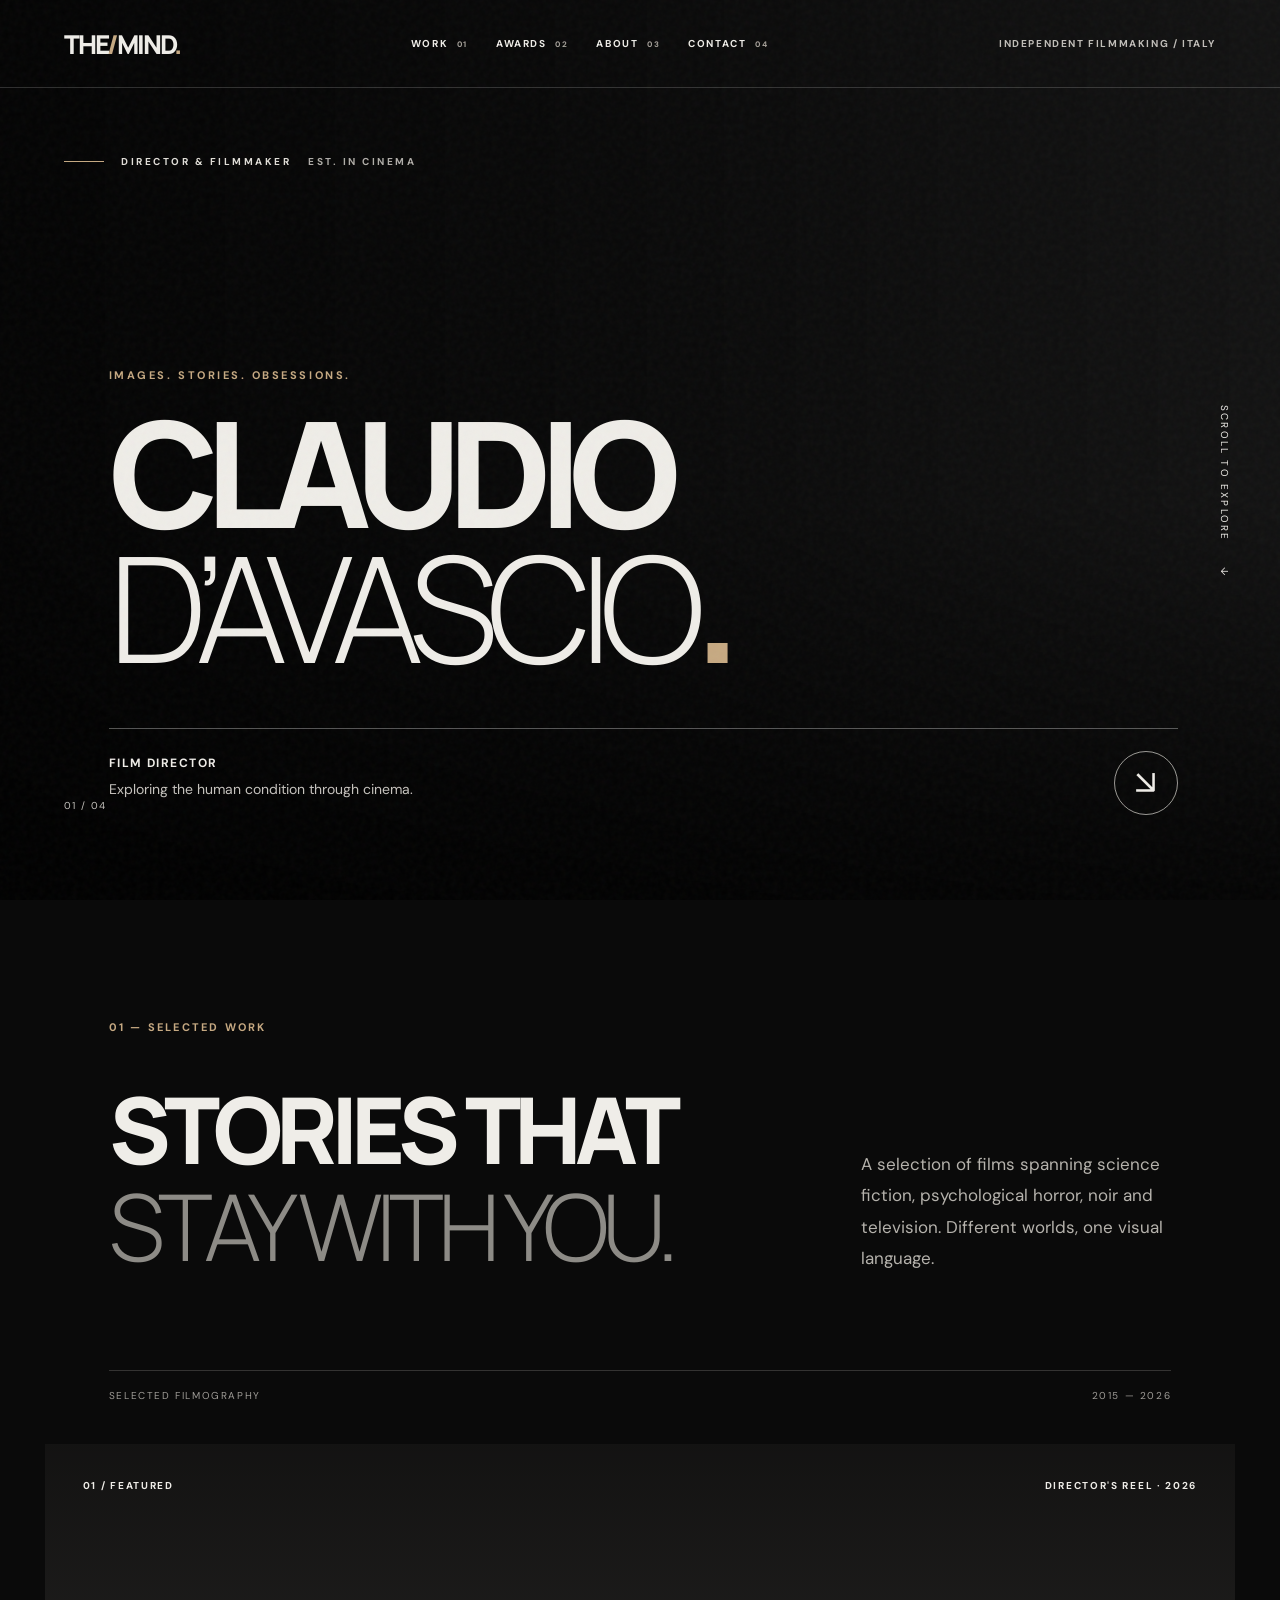
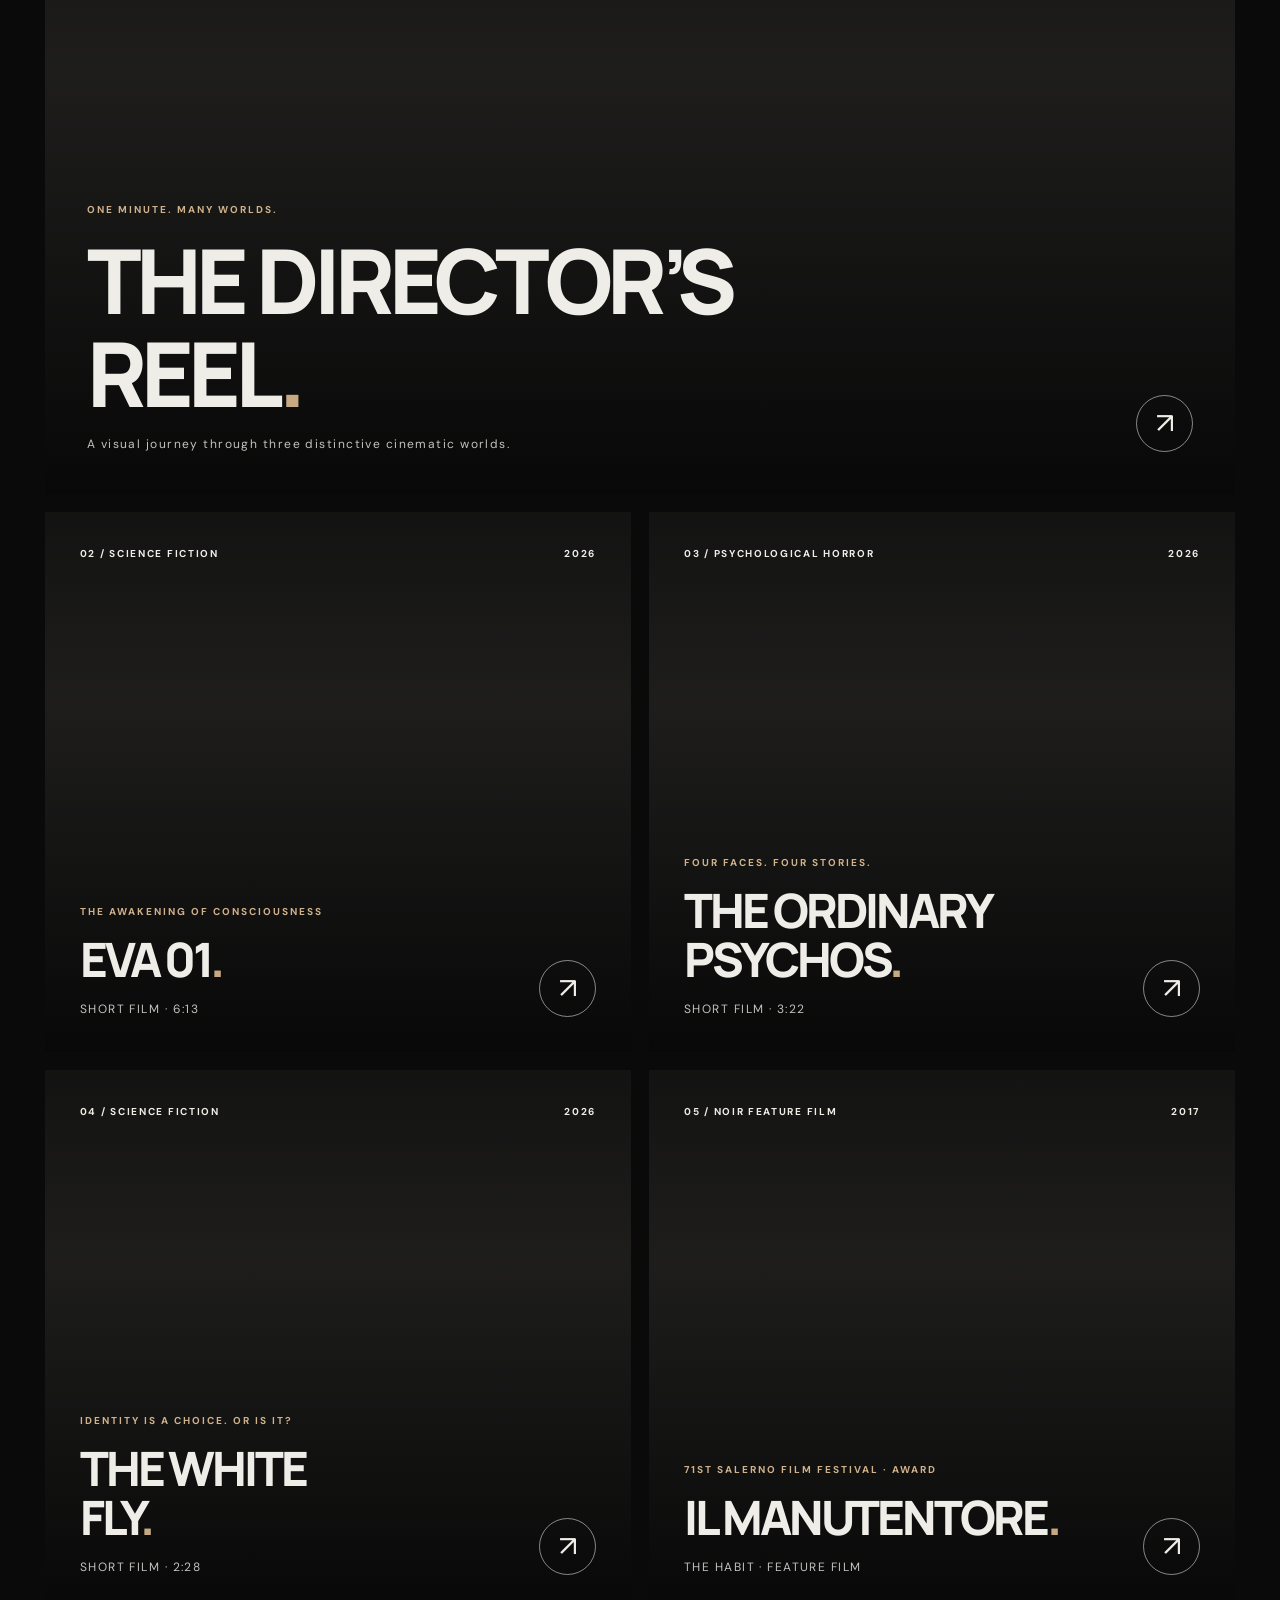
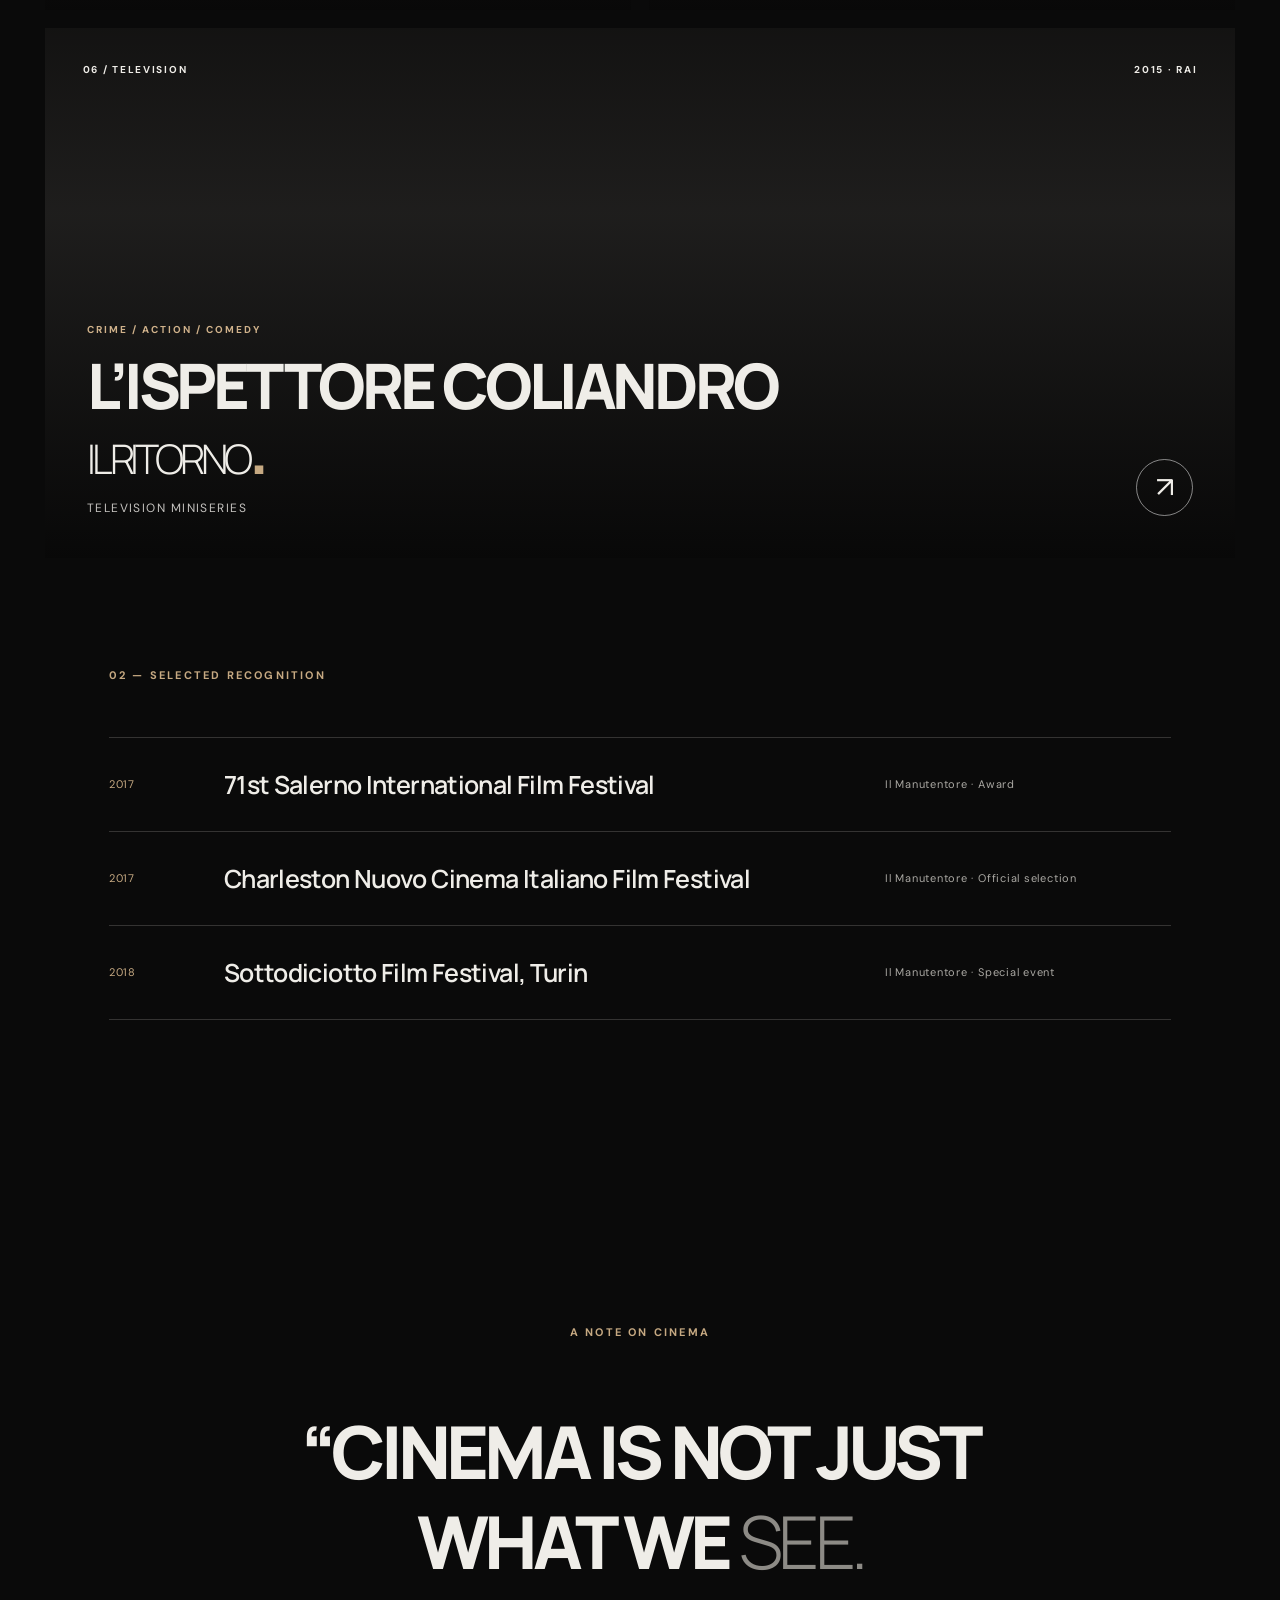
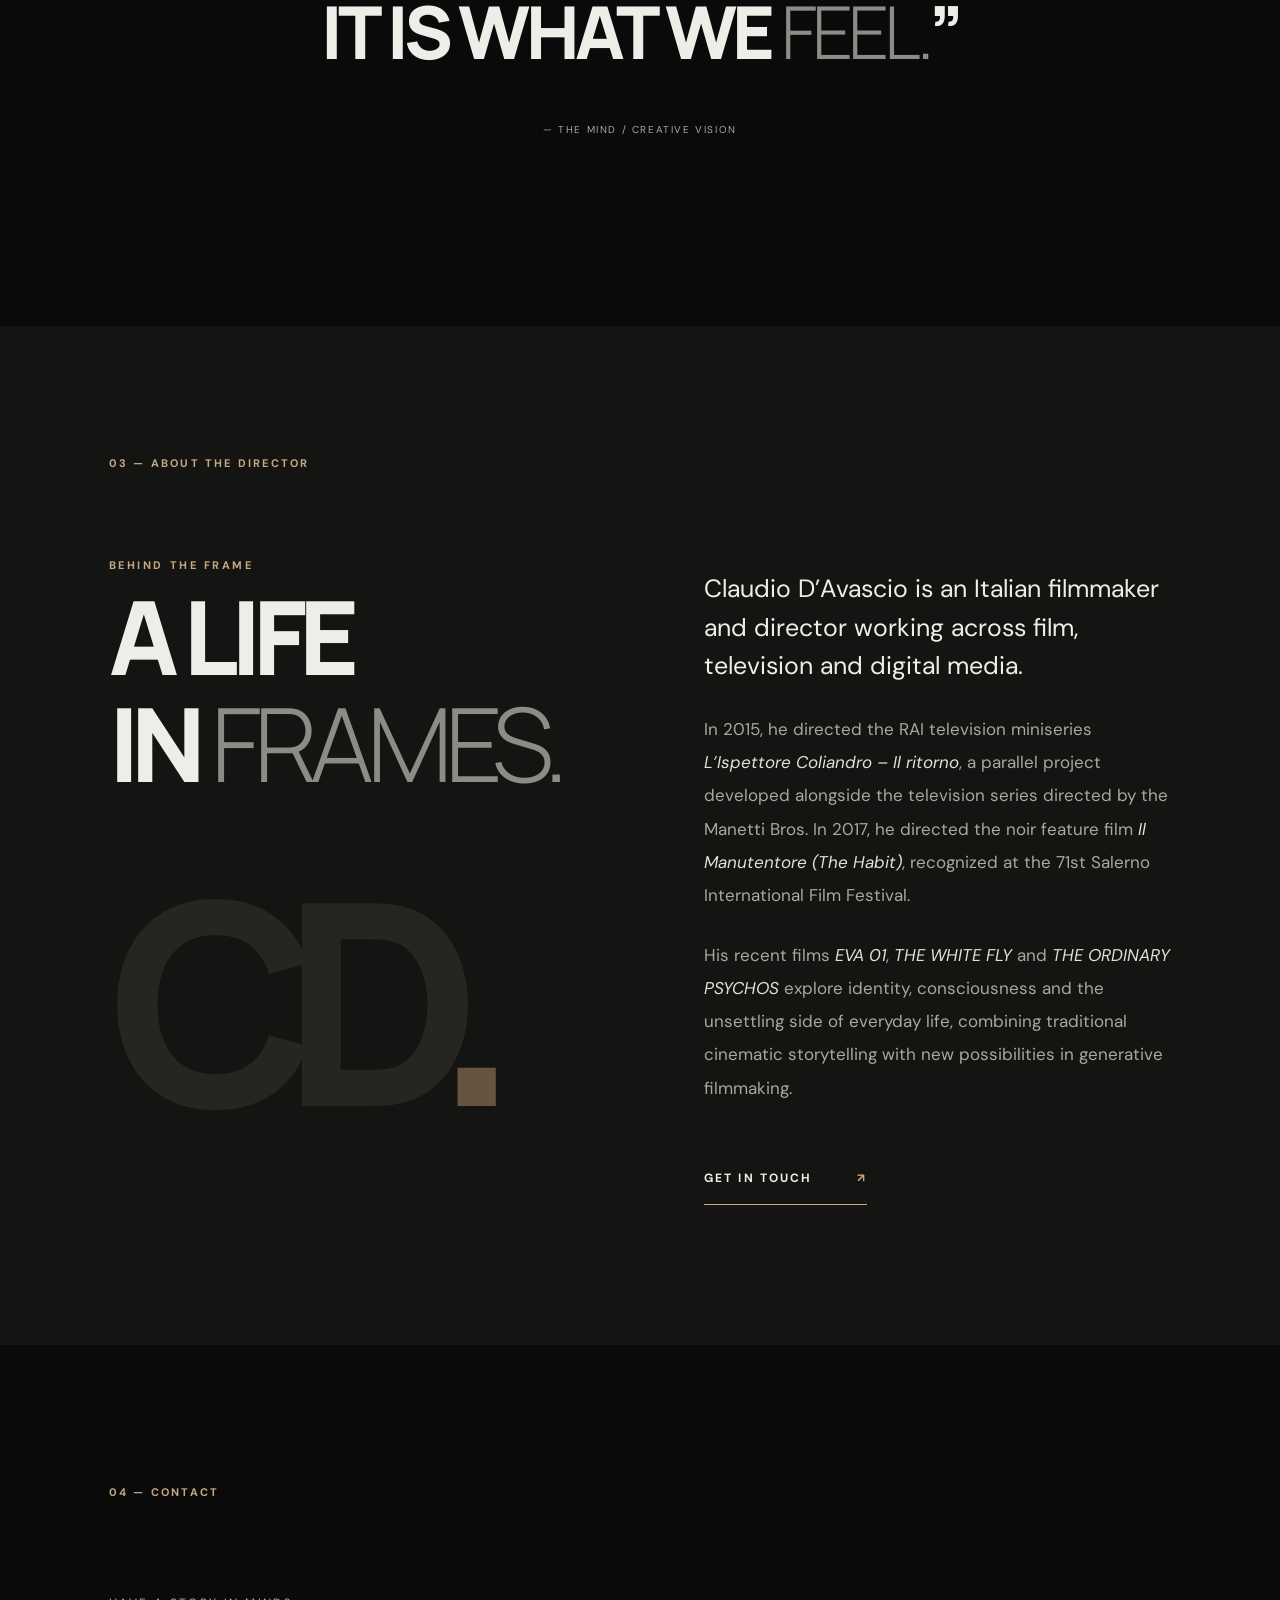
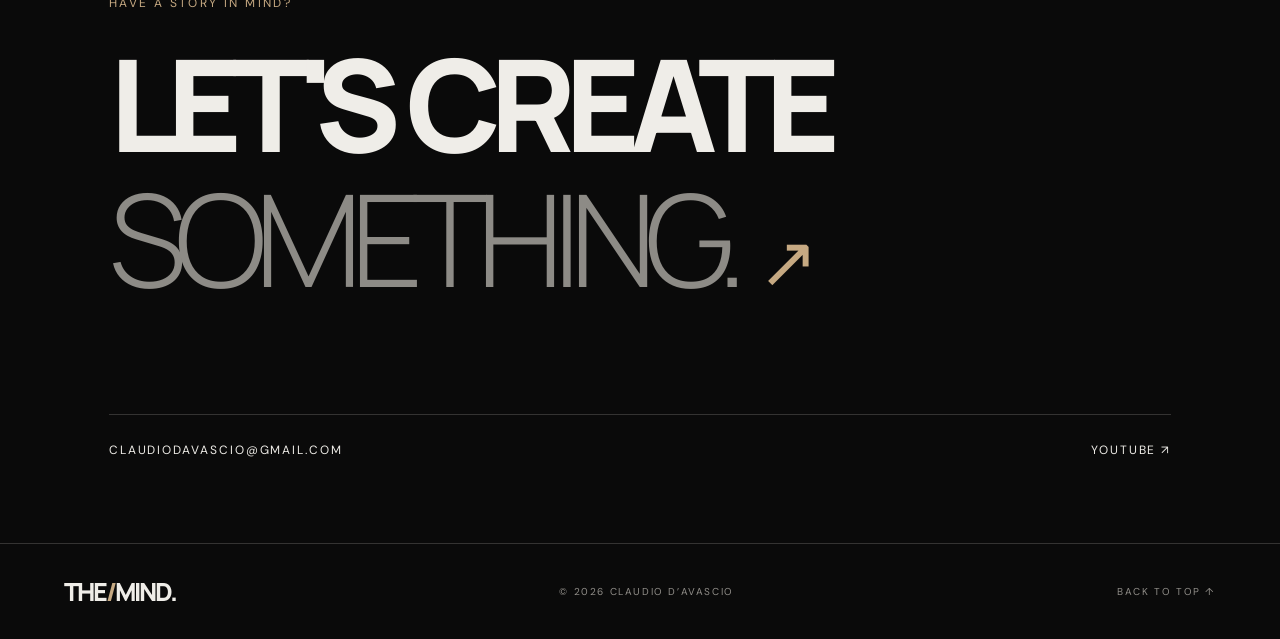
==== project.html @ 14ba6bc3 "Add files via upload" ====
<!doctype html><html lang="en"><head><meta charset="utf-8"><meta name="viewport" content="width=device-width,initial-scale=1"><meta name="theme-color" content="#0b0b0b"><meta name="description" content="Selected works by Claudio D'Avascio"><title>Selected Film — THE MIND</title><link rel="preconnect" href="https://fonts.googleapis.com"><link rel="preconnect" href="https://fonts.gstatic.com" crossorigin><link href="https://fonts.googleapis.com/css2?family=DM+Sans:wght@300;400;500;600;700&family=Manrope:wght@300;400;500;600;700;800&display=swap" rel="stylesheet"><link rel="stylesheet" href="styles.css"></head><body class="project-body"><div class="grain" aria-hidden="true"></div><header class="site-header project-page-header"><a class="brand" href="index.html" aria-label="THE MIND homepage">THE<span class="brand-mark">/</span>MIND<span class="brand-dot">.</span></a><nav class="navigation" aria-label="Main navigation"><a href="index.html#work">ALL WORK ↗</a><a href="index.html#about">ABOUT</a><a href="index.html#contact">CONTACT</a></nav></header><main><section class="project-page-hero" id="project-hero"><div><span id="film-category" class="project-page-label"></span><h1 id="film-title"></h1><a class="back-link" href="index.html#work">← BACK TO SELECTED WORK</a></div></section><section class="project-page-details"><div><div class="section-index">PROJECT / DETAILS</div><h2>BEHIND<br>THE STORY<span class="project-dot">.</span></h2></div><div><p id="film-description"></p><dl class="project-facts"><div><dt>YEAR</dt><dd id="film-year"></dd></div><div><dt>FORMAT</dt><dd id="film-format"></dd></div></dl><a id="film-cta" class="watch-link" href="#" target="_blank" rel="noopener noreferrer">WATCH ↗</a><div><a class="back-link" href="index.html#work">← EXPLORE MORE FILMS</a></div></div></section></main><footer><a class="footer-brand" href="index.html">THE<span>/</span>MIND.</a><span>© <span id="year">2026</span> CLAUDIO D’AVASCIO</span><a href="index.html#top">HOME ↑</a></footer><script src="image-manager.js"></script><script src="project.js"></script></body></html>
---- styles.css ----
:root{--bg:#0a0a0a;--text:#efede8;--muted:#aaa8a3;--accent:#c6a982;--line:#343332}*{box-sizing:border-box}html{scroll-behavior:smooth}body{margin:0;background:var(--bg);color:var(--text);font-family:'DM Sans',Arial,sans-serif;-webkit-font-smoothing:antialiased}a{color:inherit;text-decoration:none}button{font:inherit}.grain{pointer-events:none;position:fixed;inset:0;z-index:90;opacity:.15;background-image:url("data:image/svg+xml,%3Csvg viewBox='0 0 180 180' xmlns='http://www.w3.org/2000/svg'%3E%3Cfilter id='n'%3E%3CfeTurbulence type='fractalNoise' baseFrequency='.87' numOctaves='3' stitchTiles='stitch'/%3E%3C/filter%3E%3Crect width='100%25' height='100%25' opacity='.25' filter='url(%23n)'/%3E%3C/svg%3E")}.site-header{height:88px;position:absolute;inset:0 0 auto;z-index:20;display:flex;align-items:center;padding:0 5%;border-bottom:1px solid #ffffff2b}.brand,.footer-brand{font-family:Manrope,sans-serif;font-weight:800;letter-spacing:-.085em;font-size:26px}.brand-mark,.brand-dot,.footer-brand span{color:var(--accent)}.navigation{display:flex;gap:44px;margin:auto}.navigation a,.header-note{font-size:10px;letter-spacing:.16em;font-weight:700}.navigation a{transition:color .2s}.navigation a:hover{color:var(--accent)}.navigation a span{font-size:8px;color:#a6a19a;margin-left:5px}.header-note{color:#c1beb9}.menu-toggle{display:none}.hero{min-height:740px;height:100svh;position:relative;overflow:hidden;background:#151515}.hero-image{position:absolute;inset:0;background-image:url('https://i.ytimg.com/vi/UJkLkgeQr0c/maxresdefault.jpg');background-size:cover;background-position:center 37%;filter:grayscale(.7) contrast(1.15) brightness(.5);transform:scale(1.04);animation:heroFloat 16s ease-out both}.hero-shade{position:absolute;inset:0;background:linear-gradient(90deg,rgba(0,0,0,.81) 0%,rgba(0,0,0,.55) 48%,rgba(0,0,0,.11) 100%),linear-gradient(0deg,rgba(0,0,0,.76),transparent 44%)}.hero-eyebrow{position:absolute;top:155px;left:5%;display:flex;align-items:center;gap:17px;font-size:10px;letter-spacing:.25em;font-weight:700;color:#e1ded8}.hero-eyebrow .line{display:block;width:40px;height:1px;background:var(--accent)}.eyebrow-year{color:#b0ada8}.hero-content{position:absolute;left:8.5%;right:8%;bottom:9.5%}.hero-kicker,.eyebrow{font-size:11px;letter-spacing:.23em;font-weight:700;color:var(--accent)}h1,h2,h3,p{margin-top:0}.hero h1{font-family:Manrope,sans-serif;font-size:clamp(72px,11.5vw,190px);font-weight:800;letter-spacing:-.095em;line-height:.92;margin:22px 0 53px}.hero h1 span{font-weight:300;letter-spacing:-.075em}.hero-period,.project-dot{color:var(--accent);font-style:normal}.hero-bottom{display:flex;justify-content:space-between;align-items:end;border-top:1px solid #ffffff52;padding-top:22px}.hero-bottom p{font-size:12px;letter-spacing:.12em;font-weight:700;line-height:2}.hero-bottom p span{font-weight:400;color:#c6c3be;letter-spacing:0;font-size:14px}.circle-link{width:64px;height:64px;border:1px solid #f3f0e8a0;border-radius:50%;display:grid;place-items:center;font-size:34px;transition:background .25s,color .25s}.circle-link:hover{background:var(--text);color:#111}.hero-side{position:absolute;right:3.8%;top:45%;writing-mode:vertical-rl;font-size:10px;letter-spacing:.22em}.hero-side span{padding-top:20px}.hero-count{position:absolute;bottom:9.8%;left:5%;font-size:10px;letter-spacing:.14em;color:#c6c3be}.section-pad{padding:120px 8.5%}.section-index{font-size:11px;letter-spacing:.2em;font-weight:700;color:var(--accent)}.intro{padding-bottom:42px}.intro-layout{display:flex;justify-content:space-between;align-items:end;gap:8%;margin:47px 0 95px}.big-heading{font:800 clamp(49px,7.2vw,112px)/1.05 Manrope,sans-serif;letter-spacing:-.075em;margin:0}.big-heading em,.manifesto em,.contact-heading em{font-weight:300;font-style:normal;color:#8d8b86}.intro-copy{font-size:17px;line-height:1.85;color:#b5b2ac;max-width:310px;margin:0}.section-meta{border-top:1px solid var(--line);display:flex;justify-content:space-between;padding-top:18px;font-size:10px;letter-spacing:.16em;color:#9f9c97}.projects{padding:0 3.5%}.project{position:relative;display:block;overflow:hidden;background:#242322;isolation:isolate;min-height:500px}.project-background{position:absolute;inset:0;background-image:var(--project-image);background-size:cover;background-position:center;filter:grayscale(.55) brightness(.63) contrast(1.12);transition:transform .8s cubic-bezier(.2,.7,.1,1),filter .6s;z-index:-2}.project:hover .project-background{transform:scale(1.045);filter:grayscale(.18) brightness(.68) contrast(1.05)}.project-overlay{position:absolute;inset:0;background:linear-gradient(0deg,#060606ec 0%,#08080835 65%,#0007 100%);z-index:-1}.project-top{position:absolute;top:35px;left:38px;right:38px;display:flex;justify-content:space-between;font-size:10px;font-weight:700;letter-spacing:.17em}.project-info{position:absolute;bottom:42px;left:42px;right:42px;display:flex;align-items:end;justify-content:space-between}.project-kicker{color:#d0b28b;font-size:10px;letter-spacing:.2em;font-weight:700}.project-info h3{font:800 clamp(32px,4.9vw,73px)/1.04 Manrope,sans-serif;letter-spacing:-.065em;margin:15px 0 16px}.project-info p{font-size:12px;letter-spacing:.12em;color:#c4c2bf;margin:0}.project-arrow{display:grid;place-items:center;border:1px solid #ffffff80;border-radius:50%;width:57px;height:57px;font-size:29px;transition:background .2s,color .2s;flex-shrink:0}.project:hover .project-arrow{background:#f4f1eb;color:#121212}.feature{height:650px;margin-bottom:18px}.feature .project-info h3{font-size:clamp(53px,7vw,108px)}.project-grid{display:grid;grid-template-columns:1fr 1fr;gap:18px}.tile{height:540px}.tile .project-info h3{font-size:clamp(30px,3.7vw,58px)}.tile .project-info{bottom:35px;left:35px;right:35px}.tile .project-top{left:35px;right:35px}.television{height:530px;margin-top:18px}.television .project-info h3 small{font-size:.65em;font-weight:300}.manifesto{text-align:center;padding-top:185px;padding-bottom:190px}.manifesto-text{font:800 clamp(34px,5.7vw,86px)/1.24 Manrope,sans-serif;letter-spacing:-.065em;margin:65px 0 46px}.manifesto-foot{font-size:10px;letter-spacing:.16em;color:var(--muted)}.about{background:#141413;padding-top:130px;padding-bottom:140px}.about-grid{display:grid;grid-template-columns:1fr 1fr;gap:12%;margin-top:88px}.about-grid .big-heading{font-size:clamp(61px,8vw,119px)}.about-monogram{font:800 clamp(160px,22vw,330px)/1 Manrope,sans-serif;color:#262522;letter-spacing:-.13em;margin-top:60px}.about-monogram span{color:#665441}.about-body{padding-top:12px}.about-body p{color:#aaa7a1;line-height:1.95;font-size:17px;margin-bottom:27px}.about-body p:first-child{font-size:25px;line-height:1.55;color:#efede8}.about-body i{color:#e5dfd5}.text-link{display:inline-flex;gap:44px;border-bottom:1px solid var(--accent);font-size:12px;font-weight:700;letter-spacing:.18em;padding:18px 0;margin-top:20px}.text-link span{color:var(--accent)}.contact{padding-top:140px;padding-bottom:85px}.contact-kicker{margin:96px 0 25px;font-size:12px;color:var(--accent);letter-spacing:.2em}.contact-heading{display:block;font:800 clamp(65px,10vw,160px)/1.06 Manrope,sans-serif;letter-spacing:-.085em}.contact-heading em{transition:color .3s}.contact-heading:hover em{color:var(--accent)}.contact-heading>span{font:300 .56em Manrope,sans-serif;color:var(--accent);margin-left:22px}.contact-bottom{display:flex;justify-content:space-between;gap:20px;border-top:1px solid var(--line);margin-top:105px;padding-top:27px;font-size:12px;letter-spacing:.16em}footer{padding:30px 5%;display:flex;justify-content:space-between;align-items:center;gap:20px;border-top:1px solid var(--line)}footer>span,footer>a:last-child{font-size:10px;letter-spacing:.16em;color:#918e89}.footer-brand{font-size:25px}.reveal{opacity:0;transform:translateY(20px);transition:opacity .8s ease,transform .8s ease}.reveal.visible{opacity:1;transform:none}@keyframes heroFloat{from{transform:scale(1.08)}to{transform:scale(1)}}@media(max-width:900px){.header-note{display:none}.navigation{margin-left:auto;margin-right:0}.site-header{height:76px}.hero h1{font-size:clamp(62px,11vw,120px)}.hero-content{left:7%;right:7%}.hero-count,.hero-side{display:none}.intro-layout{display:block}.intro-copy{margin-top:42px}.tile{height:410px}.tile .project-info h3{font-size:clamp(30px,4.5vw,45px)}.project-top{font-size:9px}.about-grid{gap:6%}.about-body p{font-size:15px}.about-body p:first-child{font-size:21px}}@media(max-width:620px){.site-header{padding:0 6%}.brand{font-size:25px}.menu-toggle{display:flex;flex-direction:column;justify-content:center;gap:7px;width:45px;height:45px;border:0;background:transparent;margin-left:auto;cursor:pointer}.menu-toggle span{height:1px;background:white;width:28px}.navigation{display:none;position:absolute;top:76px;left:0;right:0;background:#101010;padding:26px 6%;border-bottom:1px solid #444;flex-direction:column;gap:25px}.navigation.open{display:flex}.hero{min-height:630px;height:94svh}.hero-image{background-position:55% center}.hero-shade{background:linear-gradient(0deg,#000c,transparent 90%),linear-gradient(90deg,#000b,#0002)}.hero-eyebrow{top:125px;left:7%;font-size:9px}.eyebrow-year{display:none}.hero-content{bottom:9%}.hero h1{font-size:clamp(48px,12.4vw,77px);letter-spacing:-.08em;margin-bottom:30px}.hero-kicker{font-size:9px}.hero-bottom p{font-size:10px}.hero-bottom p span{font-size:12px}.circle-link{width:49px;height:49px;font-size:26px}.section-pad{padding:85px 7%}.intro{padding-bottom:35px}.intro-layout{margin:39px 0 70px}.big-heading{font-size:clamp(44px,11vw,70px)}.intro-copy{font-size:15px}.projects{padding:0 3%}.project-grid{grid-template-columns:1fr;gap:12px}.feature{height:510px;margin-bottom:12px}.tile{height:430px}.television{height:420px;margin-top:12px}.project-top{left:23px!important;right:23px!important;top:24px;font-size:8px}.project-info{left:24px!important;right:24px!important;bottom:27px!important}.feature .project-info h3{font-size:clamp(44px,10vw,66px)}.project-info h3,.tile .project-info h3{font-size:clamp(35px,9vw,51px)}.project-kicker{font-size:8px}.project-info p{font-size:10px}.project-arrow{width:44px;height:44px;font-size:22px}.manifesto{padding-top:120px;padding-bottom:125px}.manifesto-text{font-size:clamp(33px,8vw,50px);margin:50px 0}.about-grid{display:block;margin-top:57px}.about-monogram{display:none}.about-body{margin-top:55px}.contact-kicker{margin-top:65px}.contact-heading{font-size:clamp(45px,10vw,78px)}.contact-heading>span{margin-left:6px}.contact-bottom{flex-direction:column;margin-top:75px;font-size:11px}footer{flex-wrap:wrap;padding:26px 7%}footer>span{order:3;width:100%}}@media(prefers-reduced-motion:reduce){*,*::before,*::after{scroll-behavior:auto!important;animation:none!important;transition:none!important}.reveal{opacity:1;transform:none}}

/* V2: refined details and recognition */
.navigation{gap:28px}.recognition{padding-top:110px;padding-bottom:115px}.recognition-list{margin-top:55px;border-top:1px solid var(--line)}.recognition-list>div{display:grid;grid-template-columns:90px 1fr minmax(190px,.45fr);align-items:center;gap:25px;border-bottom:1px solid var(--line);padding:29px 0}.recognition-list strong{font:600 clamp(17px,2vw,25px)/1.4 Manrope,sans-serif;letter-spacing:-.025em}.recognition-list span{font-size:11px;letter-spacing:.07em;color:var(--muted)}.recognition-list>div>span:first-child{color:var(--accent)}
.project-body{background:#0d0d0d}.project-page-hero{min-height:73svh;position:relative;display:flex;align-items:end;padding:170px 8.5% 90px;isolation:isolate;overflow:hidden}.project-page-hero:before{content:'';position:absolute;inset:0;background-image:var(--project-image);background-size:cover;background-position:center;filter:grayscale(.35) brightness(.6);z-index:-2}.project-page-hero:after{content:'';position:absolute;inset:0;background:linear-gradient(0deg,#0d0d0d 0%,#0008 65%,#0004);z-index:-1}.project-page-hero h1{font:800 clamp(50px,9vw,132px)/.99 Manrope,sans-serif;letter-spacing:-.078em;max-width:1200px;margin:25px 0}.project-page-label{color:var(--accent);font-size:11px;letter-spacing:.22em;font-weight:700}.project-page-details{display:grid;grid-template-columns:1fr 1fr;gap:14%;padding:100px 8.5% 135px}.project-page-details h2{font:800 clamp(28px,4vw,62px)/1.06 Manrope,sans-serif;letter-spacing:-.05em}.project-page-details p{font-size:17px;color:#b7b4ad;line-height:1.9}.project-facts{display:grid;grid-template-columns:1fr 1fr;gap:24px;margin-top:45px}.project-facts div{border-top:1px solid var(--line);padding-top:15px}.project-facts dt{font-size:10px;letter-spacing:.18em;color:var(--accent);margin-bottom:10px}.project-facts dd{margin:0;font-size:15px}.watch-link{display:inline-flex;gap:30px;align-items:center;margin-top:36px;padding:19px 26px;border:1px solid var(--accent);font-size:12px;letter-spacing:.15em;font-weight:700;transition:background .2s,color .2s}.watch-link:hover{background:var(--accent);color:#111}.back-link{font-size:11px;letter-spacing:.13em;color:var(--accent);display:inline-block;margin-top:40px}.back-link:hover{text-decoration:underline}.project-page-header{position:absolute}.project-page-header .navigation{margin-right:0}.project-page-header .navigation a{white-space:nowrap}
@media(max-width:900px){.navigation{gap:18px}.recognition-list>div{grid-template-columns:65px 1fr;gap:15px}.recognition-list>div>span:last-child{grid-column:2}.project-page-details{gap:7%}}@media(max-width:620px){.recognition{padding-top:85px;padding-bottom:85px}.recognition-list>div{grid-template-columns:52px 1fr;padding:23px 0}.project-page-hero{min-height:65svh;padding:170px 7% 70px}.project-page-hero h1{font-size:clamp(42px,12vw,75px);overflow-wrap:break-word}.project-page-details{display:block;padding:70px 7% 90px}.project-page-details>div+div{margin-top:42px}.project-page-details p{font-size:15px}.project-facts{gap:14px}.project-page-header .navigation{margin:0}}
:focus-visible{outline:2px solid var(--accent);outline-offset:4px}

/* V3 — Image art direction: subtle grading, improved framing and legibility.
   Custom film stills, when supplied, override remote YouTube fallback images. */
.hero-image{filter:grayscale(.32) saturate(.83) contrast(1.08) brightness(.59);background-position:center 34%}
.project-background{filter:saturate(.76) contrast(1.07) brightness(.88);transition:transform .8s cubic-bezier(.2,.7,.2,1),filter .8s ease}
.project:hover .project-background{filter:saturate(.92) contrast(1.07) brightness(.96)}
.project[data-frame="eva-01"] .project-background{background-position:52% 32%}
.project[data-frame="ordinary-psychos"] .project-background{background-position:50% 30%}
.project[data-frame="white-fly"] .project-background{background-position:50% 48%}
.project[data-frame="il-manutentore"] .project-background{background-position:50% 35%}
.project[data-frame="coliandro"] .project-background{background-position:50% 35%}
.project[data-frame="reel"] .project-background{background-position:50% 42%}
.project-page-hero:before{filter:saturate(.8) contrast(1.12) brightness(.6)}
@media(max-width:620px){.hero-image{background-position:52% 34%}.project-background{background-position:center center}}
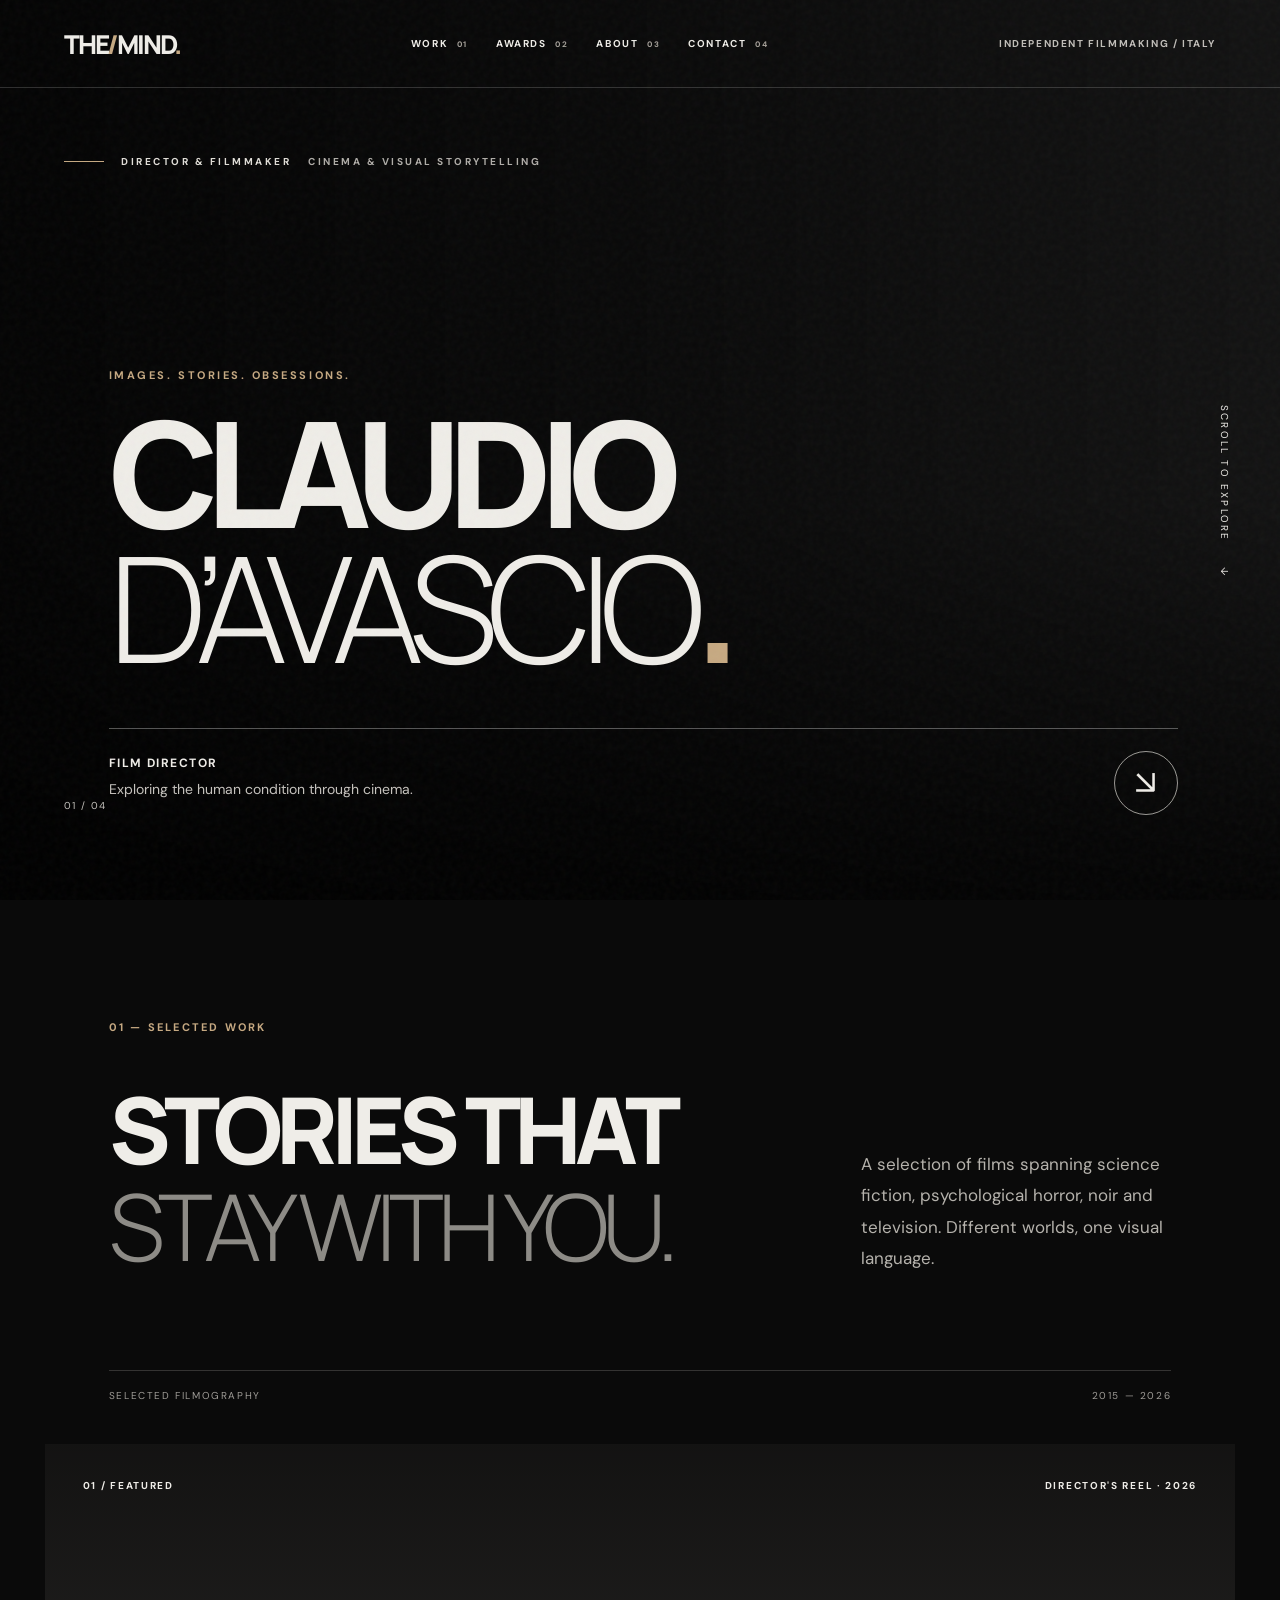
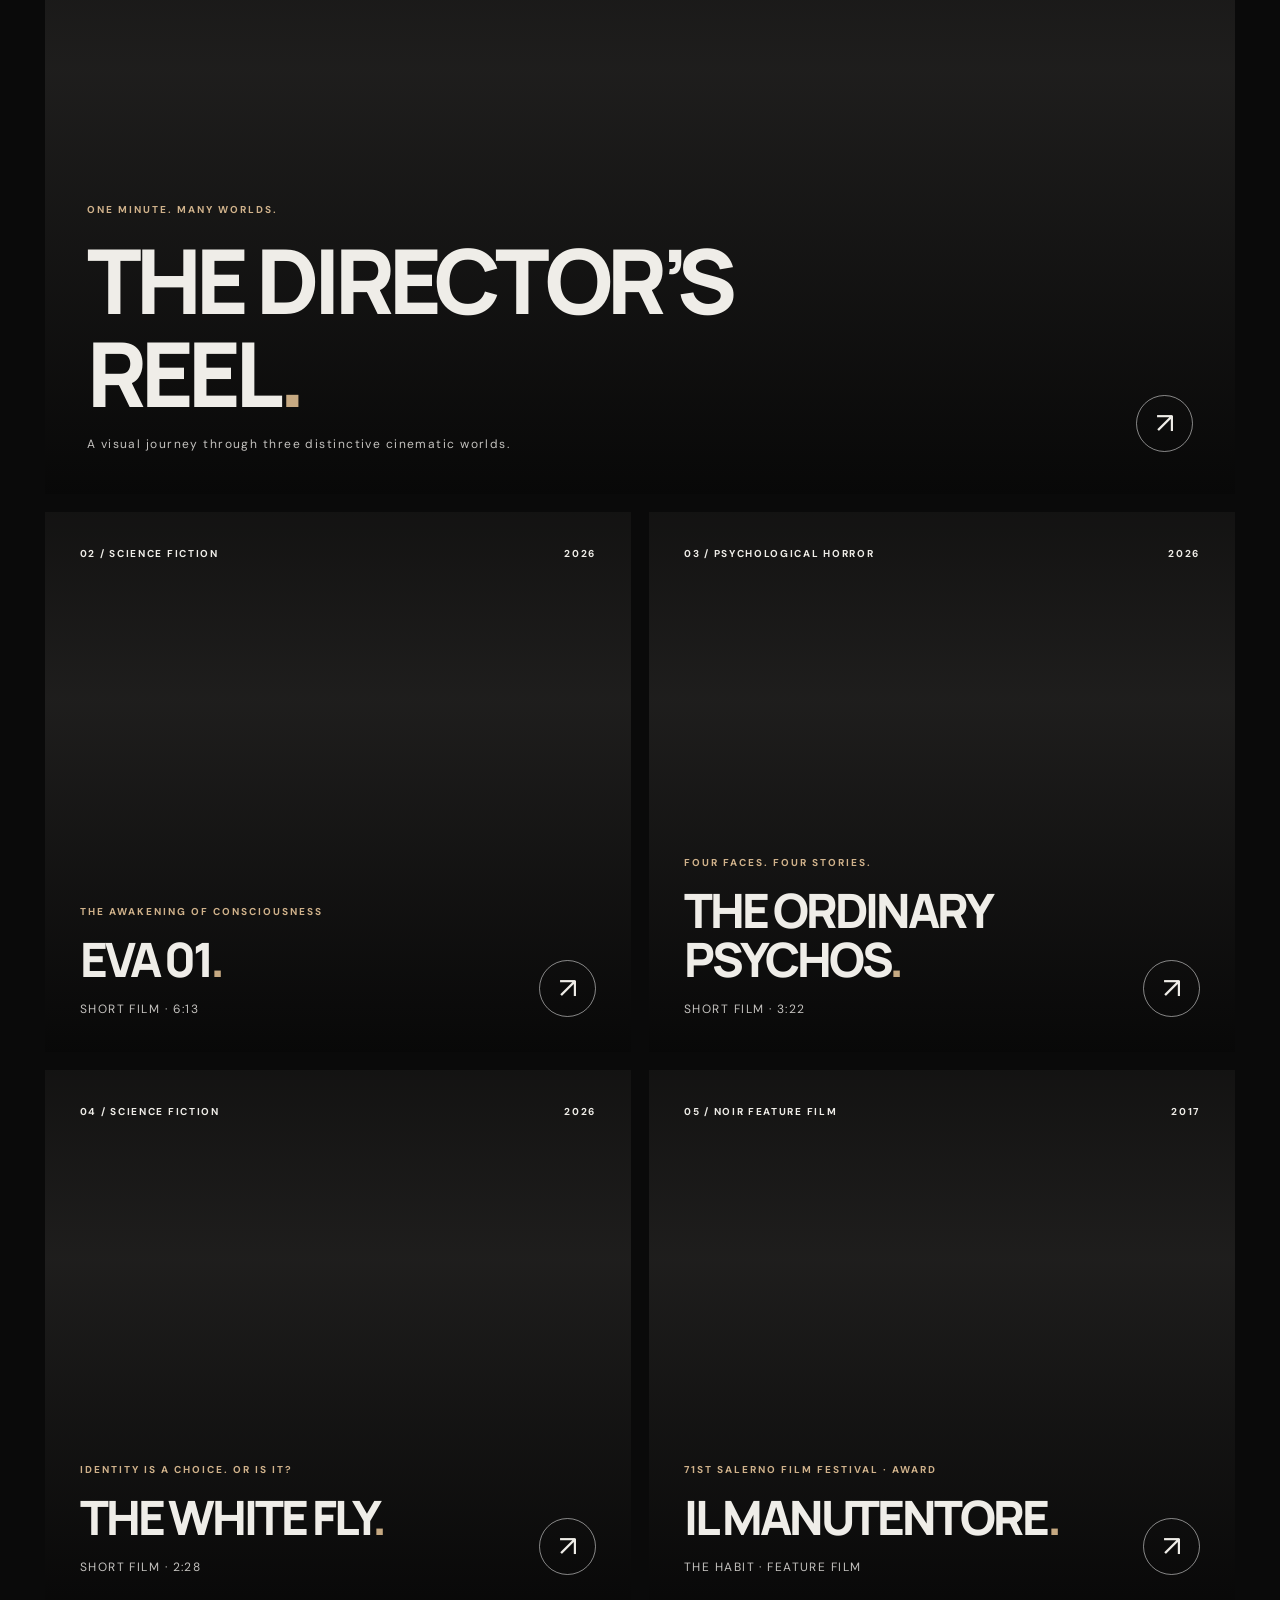
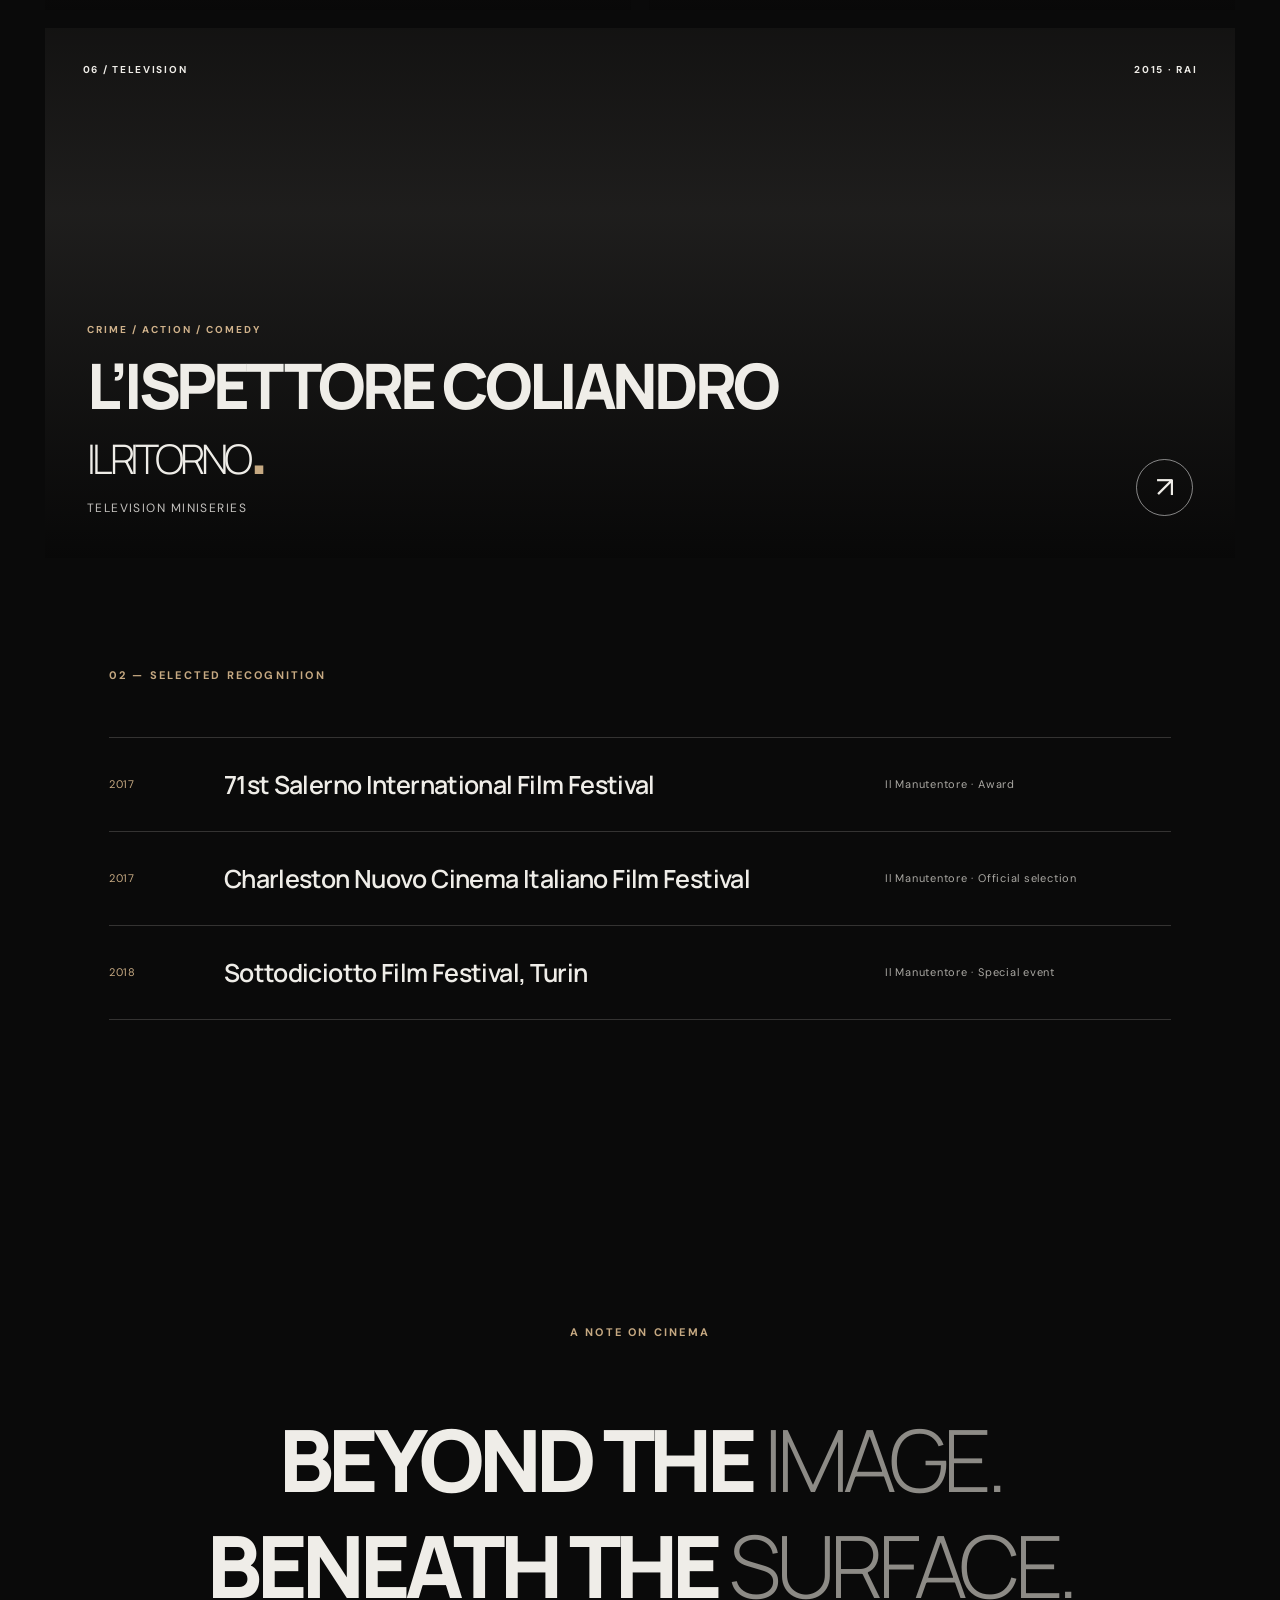
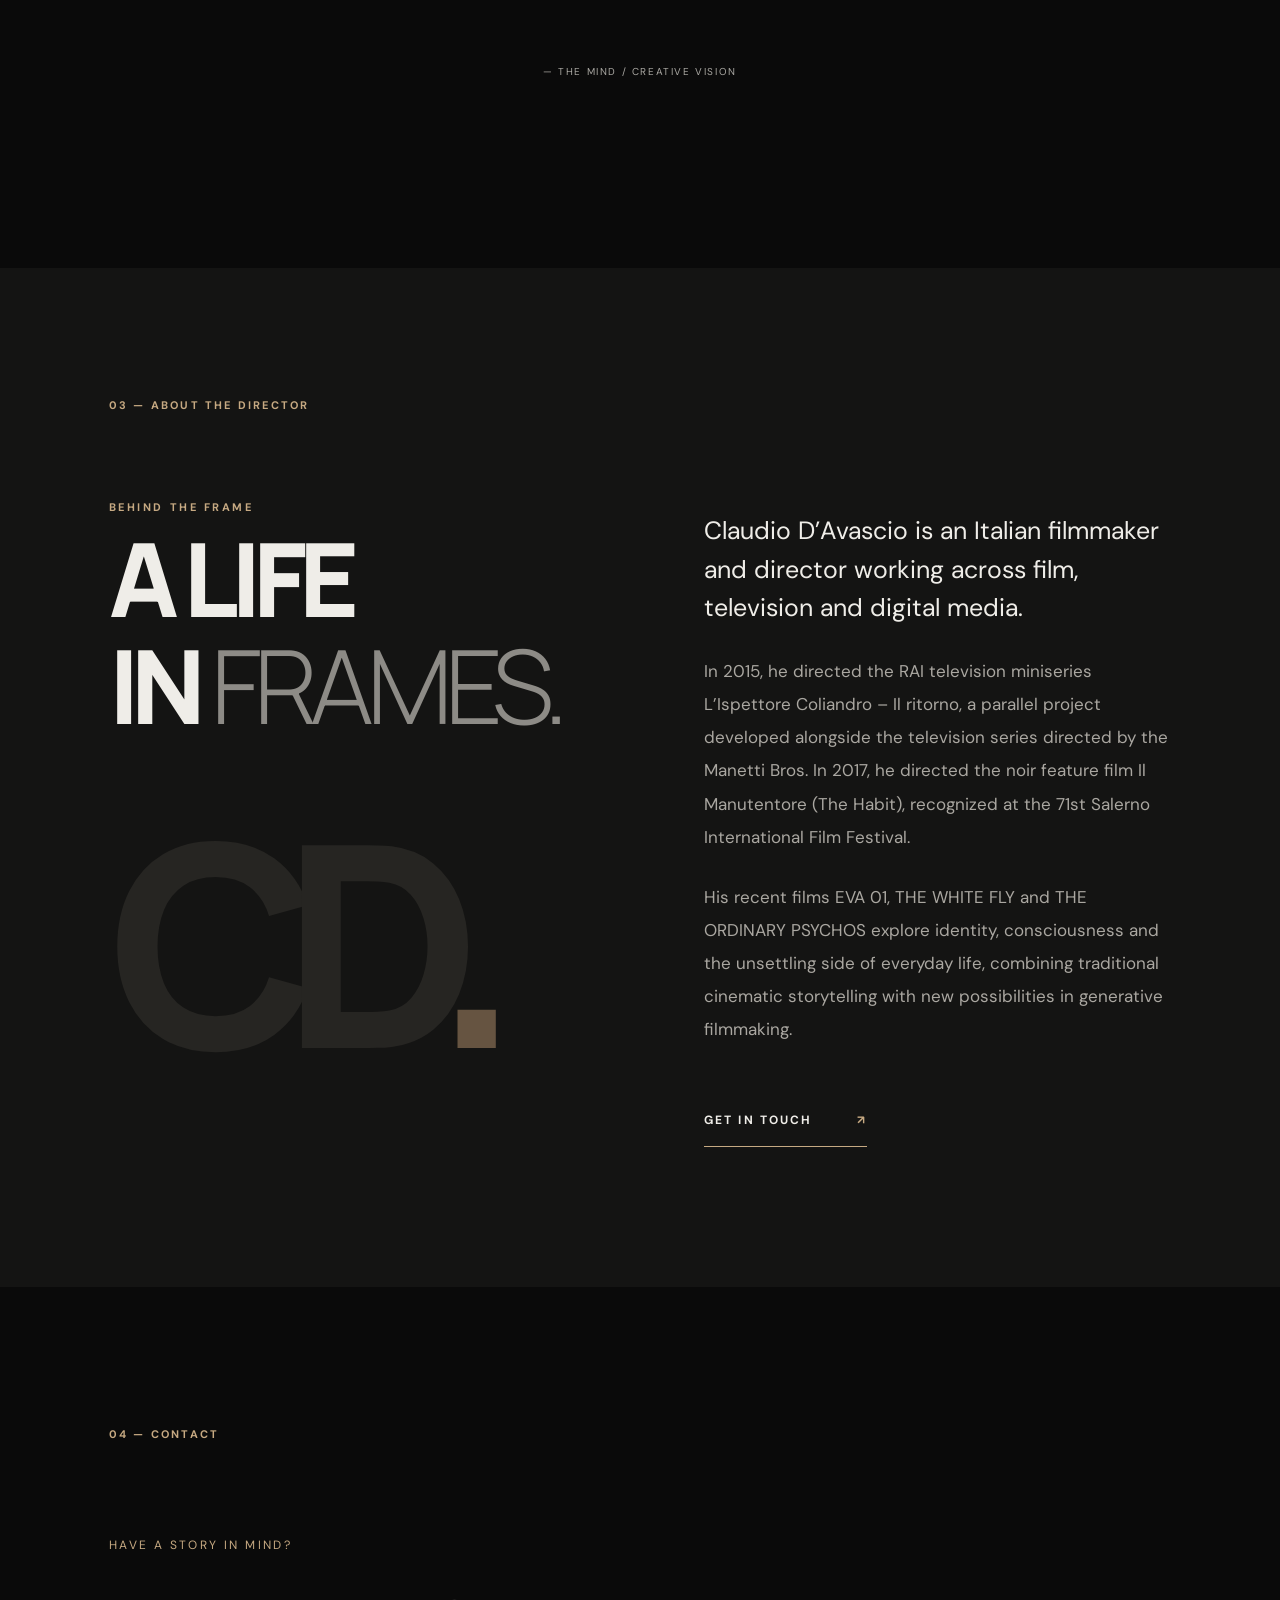
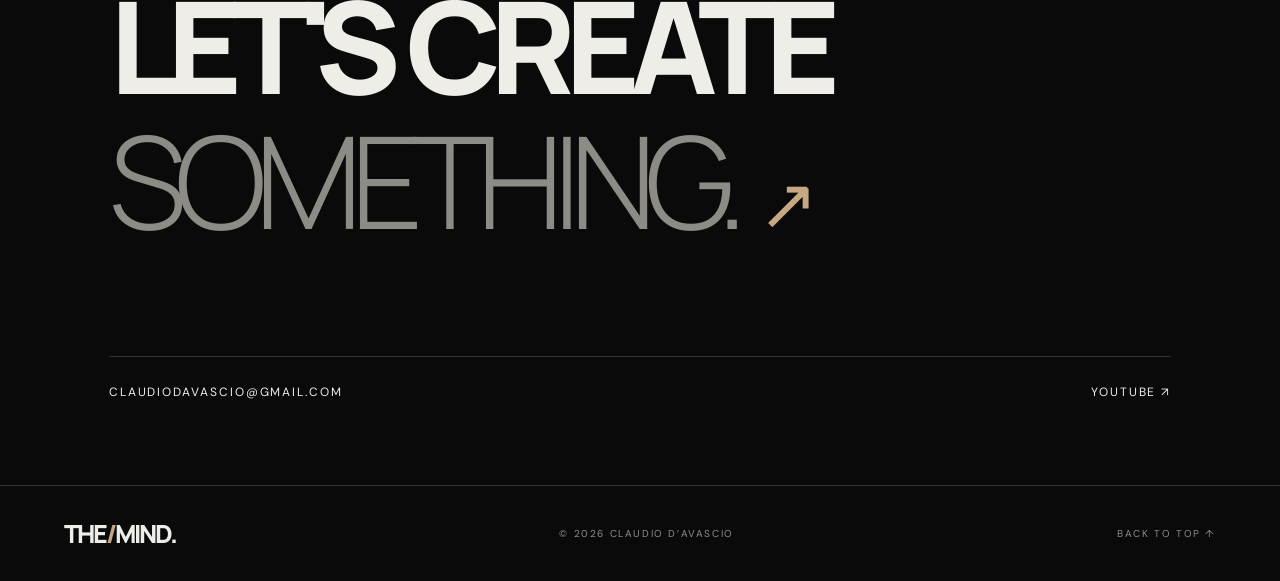
==== commit 1d0621f1: "Update project.html" ====
--- a/project.html
+++ b/project.html
@@ -1 +1,71 @@
-<!doctype html><html lang="en"><head><meta charset="utf-8"><meta name="viewport" content="width=device-width,initial-scale=1"><meta name="theme-color" content="#0b0b0b"><meta name="description" content="Selected works by Claudio D'Avascio"><title>Selected Film — THE MIND</title><link rel="preconnect" href="https://fonts.googleapis.com"><link rel="preconnect" href="https://fonts.gstatic.com" crossorigin><link href="https://fonts.googleapis.com/css2?family=DM+Sans:wght@300;400;500;600;700&family=Manrope:wght@300;400;500;600;700;800&display=swap" rel="stylesheet"><link rel="stylesheet" href="styles.css"></head><body class="project-body"><div class="grain" aria-hidden="true"></div><header class="site-header project-page-header"><a class="brand" href="index.html" aria-label="THE MIND homepage">THE<span class="brand-mark">/</span>MIND<span class="brand-dot">.</span></a><nav class="navigation" aria-label="Main navigation"><a href="index.html#work">ALL WORK ↗</a><a href="index.html#about">ABOUT</a><a href="index.html#contact">CONTACT</a></nav></header><main><section class="project-page-hero" id="project-hero"><div><span id="film-category" class="project-page-label"></span><h1 id="film-title"></h1><a class="back-link" href="index.html#work">← BACK TO SELECTED WORK</a></div></section><section class="project-page-details"><div><div class="section-index">PROJECT / DETAILS</div><h2>BEHIND<br>THE STORY<span class="project-dot">.</span></h2></div><div><p id="film-description"></p><dl class="project-facts"><div><dt>YEAR</dt><dd id="film-year"></dd></div><div><dt>FORMAT</dt><dd id="film-format"></dd></div></dl><a id="film-cta" class="watch-link" href="#" target="_blank" rel="noopener noreferrer">WATCH ↗</a><div><a class="back-link" href="index.html#work">← EXPLORE MORE FILMS</a></div></div></section></main><footer><a class="footer-brand" href="index.html">THE<span>/</span>MIND.</a><span>© <span id="year">2026</span> CLAUDIO D’AVASCIO</span><a href="index.html#top">HOME ↑</a></footer><script src="image-manager.js"></script><script src="project.js"></script></body></html>+
+<!doctype html>
+<html lang="en">
+<head>
+  <meta charset="utf-8">
+  <meta name="viewport" content="width=device-width,initial-scale=1">
+  <meta name="theme-color" content="#0b0b0b">
+  <meta name="description" content="Selected works by Claudio D'Avascio">
+  <title>Selected Film — THE MIND</title>
+  <link rel="preconnect" href="https://fonts.googleapis.com">
+  <link rel="preconnect" href="https://fonts.gstatic.com" crossorigin>
+  <link href="https://fonts.googleapis.com/css2?family=DM+Sans:wght@300;400;500;600;700&family=Manrope:wght@300;400;500;600;700;800&display=swap" rel="stylesheet">
+  <link rel="stylesheet" href="styles.css">
+</head>
+<body class="project-body">
+  <div class="grain" aria-hidden="true"></div>
+
+  <header class="site-header project-page-header">
+    <a class="brand" href="index.html" aria-label="THE MIND homepage">THE<span class="brand-mark">/</span>MIND<span class="brand-dot">.</span></a>
+    <nav class="navigation" aria-label="Main navigation">
+      <a href="index.html#work">ALL WORK ↗</a>
+      <a href="index.html#about">ABOUT</a>
+      <a href="index.html#contact">CONTACT</a>
+    </nav>
+  </header>
+
+  <main>
+    <section class="project-page-hero" id="project-hero">
+      <div>
+        <span id="film-category" class="project-page-label"></span>
+        <h1 id="film-title"></h1>
+        <a class="back-link" href="index.html#work">← BACK TO SELECTED WORK</a>
+      </div>
+    </section>
+
+    <section class="project-page-details">
+      <div>
+        <div class="section-index">PROJECT / DETAILS</div>
+        <h2>BEHIND<br>THE STORY<span class="project-dot">.</span></h2>
+      </div>
+      <div>
+        <p id="film-description"></p>
+        <dl class="project-facts">
+          <div>
+            <dt>YEAR</dt>
+            <dd id="film-year"></dd>
+          </div>
+          <div>
+            <dt>FORMAT</dt>
+            <dd id="film-format"></dd>
+          </div>
+        </dl>
+        <a id="film-cta" class="watch-link" href="#" target="_blank" rel="noopener noreferrer">WATCH ↗</a>
+        <div>
+          <a class="back-link" href="index.html#work">← EXPLORE MORE FILMS</a>
+        </div>
+      </div>
+    </section>
+  </main>
+
+  <footer>
+    <a class="footer-brand" href="index.html">THE<span>/</span>MIND.</a>
+    <span>© <span id="year">2026</span> CLAUDIO D’AVASCIO</span>
+    <a href="index.html#top">HOME ↑</a>
+  </footer>
+
+  <script src="image-manager.js"></script>
+  <script src="project.js"></script>
+  <script src="typography.js"></script>
+</body>
+</html>
